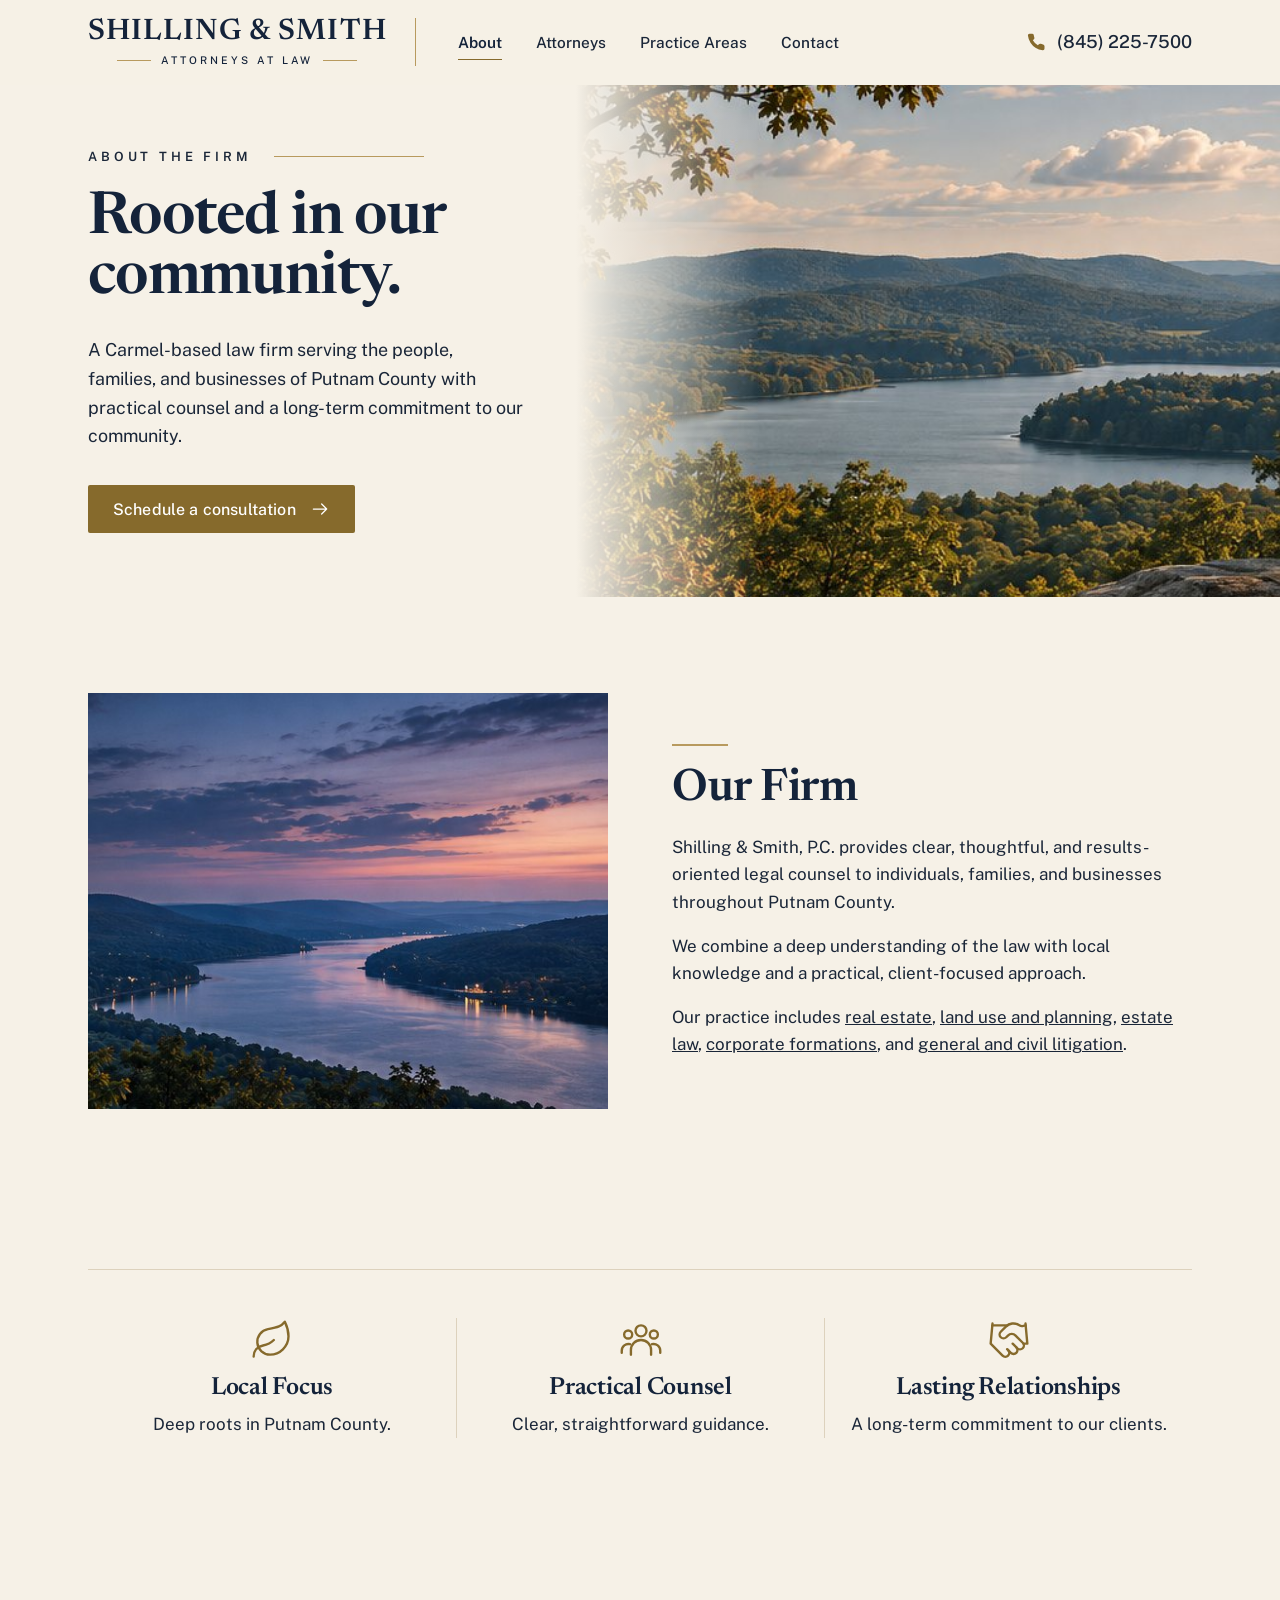
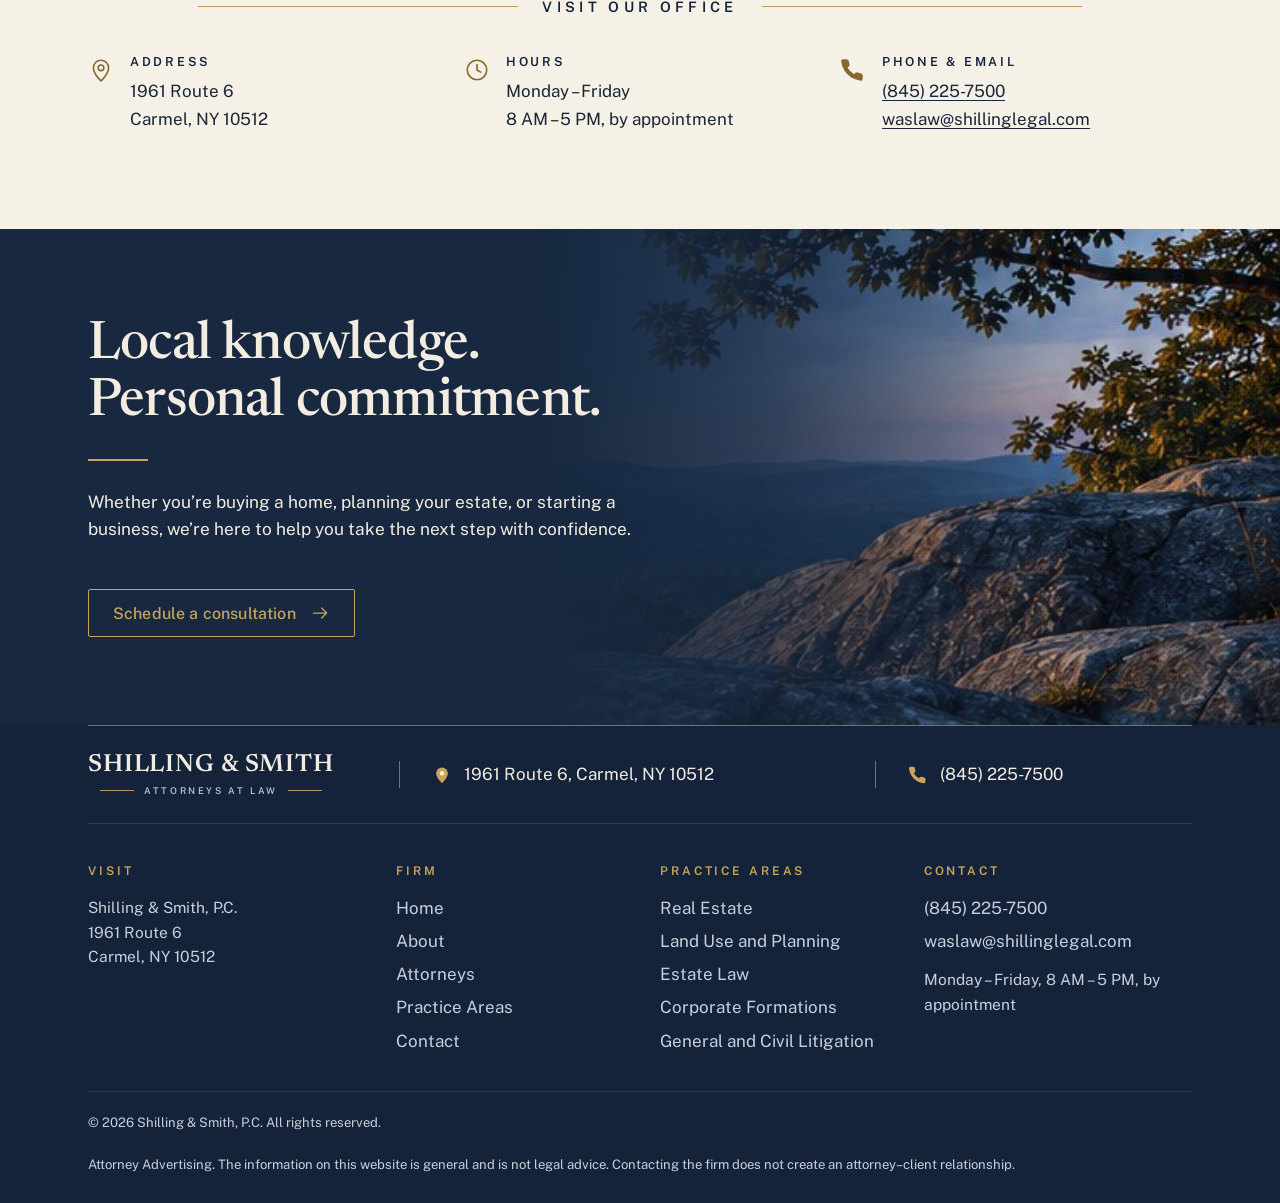
==== about.html @ 89c40438 "Build responsive Shilling & Smith website Static HTML/CSS site following the approved ivory, navy, a" ====
<!doctype html>
<html lang="en">
<head>
<meta charset="utf-8">
<meta name="viewport" content="width=device-width, initial-scale=1">
<title>About the Firm | Shilling &amp; Smith, P.C.</title>
<meta name="description" content="Shilling &amp; Smith, P.C. is a Carmel-based law firm serving individuals, families, and businesses throughout Putnam County, New York.">
<meta name="theme-color" content="#14233a">
<meta property="og:type" content="website">
<meta property="og:site_name" content="Shilling &amp; Smith, P.C.">
<meta property="og:title" content="About the Firm | Shilling &amp; Smith, P.C.">
<meta property="og:description" content="Shilling &amp; Smith, P.C. is a Carmel-based law firm serving individuals, families, and businesses throughout Putnam County, New York.">
<link rel="icon" href="assets/img/favicon.svg" type="image/svg+xml">
<link rel="preconnect" href="https://fonts.googleapis.com">
<link rel="preconnect" href="https://fonts.gstatic.com" crossorigin>
<link rel="stylesheet" href="https://fonts.googleapis.com/css2?family=Newsreader:opsz,wght@6..72,400;6..72,500;6..72,600&amp;family=Public+Sans:wght@400;500;600&amp;display=swap">
<link rel="stylesheet" href="assets/css/styles.css">
<script src="assets/js/main.js" defer></script>
</head>
<body>
<a class="skip-link" href="#main">Skip to main content</a>
<header class="site-header">
  <div class="wrap site-header__inner">
    <a class="brand" href="index.html" aria-label="Shilling &amp; Smith, Attorneys at Law — home"><span class="brand__name">Shilling &amp; Smith</span><span class="brand__tag">Attorneys at Law</span></a>
    <button class="nav-toggle" type="button" aria-expanded="false" aria-controls="site-nav" aria-label="Open menu">
      <svg class="icon icon-open" viewBox="0 0 24 24" aria-hidden="true" focusable="false"><path d="M3 6h18M3 12h18M3 18h18"/></svg><svg class="icon icon-close" viewBox="0 0 24 24" aria-hidden="true" focusable="false"><path d="M5 5l14 14M19 5 5 19"/></svg>
    </button>
    <nav class="site-nav" id="site-nav" aria-label="Main">
      <ul class="site-nav__list">
        <li><a href="about.html" aria-current="page">About</a></li><li><a href="attorneys.html">Attorneys</a></li><li><a href="practice-areas.html">Practice Areas</a></li><li><a href="contact.html">Contact</a></li>
      </ul>
      <a class="header-phone" href="tel:+18452257500"><svg class="icon" viewBox="0 0 24 24" aria-hidden="true" focusable="false"><path d="M21 16.9v3a2 2 0 0 1-2.2 2 19.8 19.8 0 0 1-8.6-3.1 19.5 19.5 0 0 1-6-6A19.8 19.8 0 0 1 1.1 4.2 2 2 0 0 1 3.1 2h3a2 2 0 0 1 2 1.7c.1 1 .4 1.9.7 2.8a2 2 0 0 1-.5 2.1L7 9.9a16 16 0 0 0 6 6l1.3-1.3a2 2 0 0 1 2.1-.4c.9.3 1.8.6 2.8.7a2 2 0 0 1 1.7 2Z" fill="currentColor" stroke="none"/></svg><span><span class="sr-only">Call </span>(845) 225-7500</span></a>
    </nav>
  </div>
</header>
<main id="main">
<section class="hero hero--sub hero--fade" aria-labelledby="page-title">
  <div class="hero__content">
    <p class="eyebrow">About the Firm</p>
    <h1 id="page-title">Rooted in our community.</h1>
    <p class="hero__lede">A Carmel-based law firm serving the people, families, and businesses of Putnam County with practical counsel and a long-term commitment to our community.</p>
    <div><a class="btn btn--gold" href="contact.html">Schedule a consultation <svg class="icon" viewBox="0 0 24 24" aria-hidden="true" focusable="false"><path d="M4 12h16M14 6l6 6-6 6"/></svg></a></div>
  </div>
  <div class="hero__media">
    <img src="assets/img/landscape-day.jpg" alt="Wooded hills and a lake in the Hudson Valley at golden hour" style="object-position:70% 50%" width="560" height="480" fetchpriority="high">
  </div>
</section>

<section class="section" aria-labelledby="firm-title">
  <div class="wrap">
    <div class="split">
      <div class="split__media"><img src="assets/img/landscape-dusk.jpg" alt="A river winding between forested hills at dusk" loading="lazy" width="534" height="427"></div>
      <div>
        <span class="rule" aria-hidden="true"></span>
        <h2 id="firm-title">Our Firm</h2>
        <p style="margin-top:20px">Shilling &amp; Smith, P.C. provides clear, thoughtful, and results-oriented legal counsel to individuals, families, and businesses throughout Putnam County.</p>
        <p>We combine a deep understanding of the law with local knowledge and a practical, client-focused approach.</p>
        <p>Our practice includes <a href="real-estate.html">real estate</a>, <a href="land-use-planning.html">land use and planning</a>, <a href="estate-law.html">estate law</a>, <a href="corporate-formations.html">corporate formations</a>, and <a href="civil-litigation.html">general and civil litigation</a>.</p>
      </div>
    </div>
  </div>
</section>

<section class="section--tight" aria-label="What guides our work">
  <div class="wrap">
    <ul class="values">
      <li><svg class="icon" viewBox="0 0 24 24" aria-hidden="true" focusable="false"><path d="M11 20A7 7 0 0 1 9.8 6.1C15.5 5 17 4.5 19 2c1 2 2 4.2 2 8 0 5.5-4.8 10-10 10Z"/><path d="M2 21c0-3 1.9-5.4 5.1-6 2.4-.5 4.9-2 5.9-3"/></svg><h3>Local Focus</h3><p>Deep roots in Putnam County.</p></li>
      <li><svg class="icon" viewBox="0 0 24 24" aria-hidden="true" focusable="false"><circle cx="12" cy="7" r="3"/><circle cx="5" cy="9" r="2.2"/><circle cx="19" cy="9" r="2.2"/><path d="M6.5 20v-2.5a5.5 5.5 0 0 1 11 0V20"/><path d="M1.5 19v-1.2A3.6 3.6 0 0 1 6 14.3M22.5 19v-1.2a3.6 3.6 0 0 0-4.5-3.5"/></svg><h3>Practical Counsel</h3><p>Clear, straightforward guidance.</p></li>
      <li><svg class="icon" viewBox="0 0 24 24" aria-hidden="true" focusable="false"><path d="m11 17 2 2a1 1 0 1 0 3-3"/><path d="m14 14 2.5 2.5a1 1 0 1 0 3-3l-3.9-3.9a3 3 0 0 0-4.2 0l-.9.9a1 1 0 1 1-3-3l2.8-2.8a5.8 5.8 0 0 1 7.1-.9l.5.3a2 2 0 0 0 1.4.3L21 4"/><path d="m21 3 1 11h-2"/><path d="M3 3 2 14l6.5 6.5a1 1 0 1 0 3-3"/><path d="M3 4h8"/></svg><h3>Lasting Relationships</h3><p>A long-term commitment to our clients.</p></li>
    </ul>
  </div>
</section>

<section class="section" aria-labelledby="visit-title">
  <div class="wrap">
    <h2 id="visit-title" class="lined-heading">Visit Our Office</h2>
    <div class="info-strip">
      <div class="info-item"><svg class="icon" viewBox="0 0 24 24" aria-hidden="true" focusable="false"><path d="M12 22s7-6.2 7-12a7 7 0 1 0-14 0c0 5.8 7 12 7 12Z"/><circle cx="12" cy="10" r="2.6"/></svg><div><h3>Address</h3><address>1961 Route 6<br>Carmel, NY 10512</address></div></div>
      <div class="info-item"><svg class="icon" viewBox="0 0 24 24" aria-hidden="true" focusable="false"><circle cx="12" cy="12" r="9"/><path d="M12 7v5l3.5 2"/></svg><div><h3>Hours</h3><p>Monday &ndash; Friday<br>8 AM &ndash; 5 PM, by appointment</p></div></div>
      <div class="info-item"><svg class="icon" viewBox="0 0 24 24" aria-hidden="true" focusable="false"><path d="M21 16.9v3a2 2 0 0 1-2.2 2 19.8 19.8 0 0 1-8.6-3.1 19.5 19.5 0 0 1-6-6A19.8 19.8 0 0 1 1.1 4.2 2 2 0 0 1 3.1 2h3a2 2 0 0 1 2 1.7c.1 1 .4 1.9.7 2.8a2 2 0 0 1-.5 2.1L7 9.9a16 16 0 0 0 6 6l1.3-1.3a2 2 0 0 1 2.1-.4c.9.3 1.8.6 2.8.7a2 2 0 0 1 1.7 2Z" fill="currentColor" stroke="none"/></svg><div><h3>Phone &amp; Email</h3><p><a href="tel:+18452257500">(845) 225-7500</a><br><a href="mailto:waslaw@shillinglegal.com">waslaw@shillinglegal.com</a></p></div></div>
    </div>
  </div>
</section>

<section class="band on-navy" aria-labelledby="band-title">
  <div class="band__media"><img src="assets/img/band-ridge.jpg" alt="" loading="lazy" width="464" height="312"></div>
  <div class="band__inner">
    <div class="band__content">
      <h2 id="band-title">Local knowledge.<br>Personal commitment.</h2>
      <span class="rule" aria-hidden="true"></span>
      <p>Whether you&rsquo;re buying a home, planning your estate, or starting a business, we&rsquo;re here to help you take the next step with confidence.</p>
      <a class="btn btn--outline-light" href="contact.html">Schedule a consultation <svg class="icon" viewBox="0 0 24 24" aria-hidden="true" focusable="false"><path d="M4 12h16M14 6l6 6-6 6"/></svg></a>
    </div>
  </div>
</section>
</main>
<footer class="site-footer">
  <div class="wrap">
    <div class="footer-bar">
      <a class="brand brand--light" href="index.html" aria-label="Shilling &amp; Smith, Attorneys at Law — home"><span class="brand__name">Shilling &amp; Smith</span><span class="brand__tag">Attorneys at Law</span></a>
      <a class="footer-contact" href="https://www.google.com/maps/search/?api=1&query=1961+Route+6%2C+Carmel%2C+NY+10512" target="_blank" rel="noopener"><svg class="icon" viewBox="0 0 24 24" aria-hidden="true" focusable="false"><path d="M12 22s7-6.2 7-12a7 7 0 1 0-14 0c0 5.8 7 12 7 12Z" fill="currentColor" stroke="none"/><circle cx="12" cy="10" r="2.6" fill="#f6f1e7" stroke="none"/></svg><span>1961 Route 6, Carmel, NY 10512<span class="sr-only"> (opens map in a new tab)</span></span></a>
      <a class="footer-contact" href="tel:+18452257500"><svg class="icon" viewBox="0 0 24 24" aria-hidden="true" focusable="false"><path d="M21 16.9v3a2 2 0 0 1-2.2 2 19.8 19.8 0 0 1-8.6-3.1 19.5 19.5 0 0 1-6-6A19.8 19.8 0 0 1 1.1 4.2 2 2 0 0 1 3.1 2h3a2 2 0 0 1 2 1.7c.1 1 .4 1.9.7 2.8a2 2 0 0 1-.5 2.1L7 9.9a16 16 0 0 0 6 6l1.3-1.3a2 2 0 0 1 2.1-.4c.9.3 1.8.6 2.8.7a2 2 0 0 1 1.7 2Z" fill="currentColor" stroke="none"/></svg><span>(845) 225-7500</span></a>
    </div>
    <div class="footer-main">
      <div>
        <h2>Visit</h2>
        <address>Shilling &amp; Smith, P.C.<br>1961 Route 6<br>Carmel, NY 10512</address>
      </div>
      <div>
        <h2>Firm</h2>
        <ul><li><a href="index.html">Home</a></li><li><a href="about.html">About</a></li><li><a href="attorneys.html">Attorneys</a></li><li><a href="practice-areas.html">Practice Areas</a></li><li><a href="contact.html">Contact</a></li></ul>
      </div>
      <div>
        <h2>Practice Areas</h2>
        <ul><li><a href="real-estate.html">Real Estate</a></li><li><a href="land-use-planning.html">Land Use and Planning</a></li><li><a href="estate-law.html">Estate Law</a></li><li><a href="corporate-formations.html">Corporate Formations</a></li><li><a href="civil-litigation.html">General and Civil Litigation</a></li></ul>
      </div>
      <div>
        <h2>Contact</h2>
        <ul>
          <li><a href="tel:+18452257500">(845) 225-7500</a></li>
          <li><a href="mailto:waslaw@shillinglegal.com">waslaw@shillinglegal.com</a></li>
        </ul>
        <p style="margin-top:12px">Monday – Friday, 8 AM – 5 PM, by appointment</p>
      </div>
    </div>
    <div class="footer-legal">
      <p>&copy; <span data-year>2026</span> Shilling &amp; Smith, P.C. All rights reserved.</p>
      <p>Attorney Advertising. The information on this website is general and is not legal advice. Contacting the firm does not create an attorney&ndash;client relationship.</p>
    </div>
  </div>
</footer>
</body>
</html>
---- assets/css/styles.css ----
/* ==========================================================================
   Shilling & Smith, P.C. — site styles
   Ivory / navy / antique gold. Colors and type are approximations of the
   approved reference and can be refined in the tokens below.
   ========================================================================== */

:root {
  /* Color */
  --ivory: #f6f1e7;
  --ivory-soft: #faf6ee;
  --ivory-deep: #ede5d5;
  --navy: #14233a;
  --navy-ink: #1a2638;
  --navy-panel: #172840;
  --gold: #866a2c;          /* buttons, icons on ivory (white text = 4.9:1) */
  --gold-dark: #6f5622;     /* hover */
  --gold-text: #745a20;     /* small gold text on ivory (≥ 4.5:1) */
  --gold-light: #c9a55c;    /* accents on navy */
  --rule: #b89a5e;
  --line: #ddd2bd;          /* hairlines / card borders */
  --muted: #4a5568;
  --on-navy: #f3ede1;
  --on-navy-muted: #c8cfdb;

  /* Type */
  --serif: "Newsreader", "Iowan Old Style", "Palatino Linotype", Georgia, serif;
  --sans: "Public Sans", "Segoe UI", system-ui, -apple-system, sans-serif;

  /* Layout */
  --wrap: 1200px;
  --gutter: clamp(16px, 4vw, 48px);
  --radius: 2px;
  --header-h: 84px;
}

/* ---------- Reset ---------- */
*, *::before, *::after { box-sizing: border-box; }
html { -webkit-text-size-adjust: 100%; scroll-padding-top: calc(var(--header-h) + 16px); }
body {
  margin: 0;
  background: var(--ivory);
  color: var(--navy-ink);
  font-family: var(--sans);
  font-size: 1.0625rem;
  line-height: 1.6;
  -webkit-font-smoothing: antialiased;
  text-rendering: optimizeLegibility;
}
img, svg { display: block; max-width: 100%; }
img { height: auto; }
a { color: inherit; }
h1, h2, h3, h4 {
  font-family: var(--serif);
  font-weight: 600;
  line-height: 1.08;
  letter-spacing: -0.01em;
  margin: 0;
  color: var(--navy);
  font-optical-sizing: auto;
}
p { margin: 0 0 1em; }
p:last-child { margin-bottom: 0; }
ul { margin: 0; padding: 0; }

:focus-visible {
  outline: 2px solid var(--gold);
  outline-offset: 3px;
}
.on-navy :focus-visible, .site-footer :focus-visible { outline-color: var(--gold-light); }

.sr-only {
  position: absolute !important; width: 1px; height: 1px; padding: 0; margin: -1px;
  overflow: hidden; clip: rect(0 0 0 0); white-space: nowrap; border: 0;
}
.skip-link {
  position: absolute; left: 16px; top: -100px; z-index: 100;
  background: var(--navy); color: var(--on-navy); padding: 10px 16px;
  text-decoration: none; font-weight: 600;
}
.skip-link:focus { top: 12px; }

.wrap { width: 100%; max-width: var(--wrap); margin: 0 auto; padding: 0 var(--gutter); }

/* ---------- Icons ---------- */
.icon { width: 1em; height: 1em; flex: none; fill: none; stroke: currentColor; stroke-width: 1.5; stroke-linecap: round; stroke-linejoin: round; }

/* ---------- Buttons ---------- */
.btn {
  display: inline-flex; align-items: center; gap: 14px;
  min-height: 48px; padding: 12px 24px;
  font: 500 1rem/1.2 var(--sans); letter-spacing: 0.01em;
  text-decoration: none; border: 1px solid transparent; border-radius: var(--radius);
  cursor: pointer; transition: background-color .2s, color .2s, border-color .2s;
}
.btn .icon { width: 20px; height: 20px; transition: transform .2s; }
.btn:hover .icon { transform: translateX(3px); }
.btn--gold { background: var(--gold); color: #fff; }
.btn--gold:hover { background: var(--gold-dark); }
.btn--outline-light { border-color: var(--gold-light); color: var(--gold-light); background: transparent; }
.btn--outline-light:hover { background: var(--gold-light); color: var(--navy); }

/* ---------- Brand wordmark ---------- */
.brand { display: inline-flex; flex-direction: column; align-items: center; text-decoration: none; color: var(--navy); line-height: 1; }
.brand__name {
  font-family: var(--serif); font-weight: 600; font-size: 1.85rem;
  letter-spacing: 0.035em; text-transform: uppercase; white-space: nowrap;
}
.brand__tag {
  display: flex; align-items: center; gap: 10px; margin-top: 7px;
  font: 500 0.66rem/1 var(--sans); letter-spacing: 0.28em; text-transform: uppercase;
  white-space: nowrap;
}
.brand__tag::before, .brand__tag::after { content: ""; width: 34px; height: 1px; background: var(--rule); }
.brand--light { color: var(--on-navy); }
.brand--light .brand__tag { color: var(--on-navy-muted); }

/* ---------- Header ---------- */
.site-header {
  position: sticky; top: 0; z-index: 50;
  background: rgba(246, 241, 231, 0.96);
  backdrop-filter: saturate(1.2) blur(6px);
  border-bottom: 1px solid transparent;
  transition: border-color .2s, box-shadow .2s;
}
.site-header.is-scrolled { border-bottom-color: var(--line); box-shadow: 0 2px 18px rgba(20, 35, 58, 0.06); }
.site-header__inner { display: flex; align-items: center; gap: 28px; min-height: var(--header-h); }
.site-header .brand { padding-right: 28px; border-right: 1px solid var(--rule); }

.site-nav { flex: 1; display: flex; align-items: center; }
.site-nav__list { list-style: none; display: flex; gap: 6px; }
.site-nav__list a {
  position: relative; display: block; padding: 10px 14px;
  font-size: 0.96rem; font-weight: 500; text-decoration: none; color: var(--navy-ink);
}
.site-nav__list a::after {
  content: ""; position: absolute; left: 14px; right: 14px; bottom: 4px; height: 1px;
  background: var(--gold); transform: scaleX(0); transform-origin: left; transition: transform .25s;
}
.site-nav__list a:hover::after, .site-nav__list a[aria-current]::after { transform: scaleX(1); }
.site-nav__list a[aria-current] { color: var(--navy); font-weight: 600; }

.header-phone {
  margin-left: auto; display: inline-flex; align-items: center; gap: 10px;
  font-size: 1.12rem; font-weight: 500; text-decoration: none; white-space: nowrap; color: var(--navy-ink);
}
.header-phone .icon { width: 20px; height: 20px; color: var(--gold); }
.header-phone:hover { color: var(--gold-text); }

.nav-toggle {
  display: none; margin-left: auto; width: 48px; height: 48px; padding: 0;
  align-items: center; justify-content: center;
  background: none; border: 1px solid var(--line); border-radius: var(--radius); color: var(--navy); cursor: pointer;
}
.nav-toggle .icon { width: 24px; height: 24px; }
.nav-toggle .icon-close { display: none; }
.nav-toggle[aria-expanded="true"] .icon-open { display: none; }
.nav-toggle[aria-expanded="true"] .icon-close { display: block; }

@media (max-width: 1040px) {
  .site-nav__list a { padding: 10px 10px; }
  .site-nav__list a::after { left: 10px; right: 10px; }
  .site-header__inner { gap: 18px; }
  .site-header .brand { padding-right: 18px; }
}

@media (max-width: 900px) {
  :root { --header-h: 72px; }
  .brand__name { font-size: 1.45rem; }
  .brand__tag { font-size: 0.58rem; }
  .brand__tag::before, .brand__tag::after { width: 24px; }
  .site-header .brand { border-right: 0; padding-right: 0; }
  .nav-toggle { display: inline-flex; }
  .site-nav {
    position: absolute; left: 0; right: 0; top: 100%;
    flex-direction: column; align-items: stretch;
    background: var(--ivory); border-top: 1px solid var(--line); border-bottom: 1px solid var(--line);
    box-shadow: 0 16px 30px rgba(20, 35, 58, 0.1);
    padding: 8px var(--gutter) 24px;
    display: none;
  }
  .site-nav.is-open { display: flex; }
  .site-nav__list { flex-direction: column; gap: 0; }
  .site-nav__list li + li { border-top: 1px solid var(--line); }
  .site-nav__list a { padding: 16px 0; font-size: 1.1rem; }
  .site-nav__list a::after { display: none; }
  .site-nav__list a[aria-current] { color: var(--gold-text); }
  .header-phone { margin: 16px 0 0; justify-content: center; min-height: 48px; border: 1px solid var(--rule); }
}
@media (max-width: 380px) {
  .brand__name { font-size: 1.25rem; }
}

/* ---------- Eyebrow / rules ---------- */
.eyebrow {
  display: flex; align-items: center; gap: 22px;
  font: 600 0.8rem/1.2 var(--sans); letter-spacing: 0.3em; text-transform: uppercase; color: var(--navy-ink);
  margin-bottom: 26px;
}
.eyebrow { white-space: nowrap; }
.eyebrow::after { content: ""; flex: 0 1 150px; min-width: 24px; height: 1px; background: var(--rule); }
.eyebrow--center { justify-content: center; }
.eyebrow--center::before { content: ""; flex: 0 1 80px; min-width: 24px; height: 1px; background: var(--rule); }
.eyebrow--center::after { flex-basis: 80px; }
.rule { display: block; width: 72px; height: 2px; background: var(--rule); border: 0; margin: 28px 0; }
.rule--center { margin-left: auto; margin-right: auto; }
.rule--sm { width: 44px; margin: 14px auto; height: 1.5px; }

/* ---------- Hero ---------- */
.hero { display: grid; grid-template-columns: minmax(0, 45fr) minmax(0, 55fr); min-height: 560px; }
.hero__content {
  display: flex; flex-direction: column; justify-content: center;
  padding: 64px clamp(24px, 4vw, 56px) 64px max(var(--gutter), calc((100vw - var(--wrap)) / 2 + var(--gutter)));
}
.hero h1 { font-size: clamp(2.6rem, 5.4vw, 4.6rem); line-height: 1.02; letter-spacing: -0.02em; }
.hero__lede { font-size: clamp(1.08rem, 1.4vw, 1.25rem); margin: 26px 0 34px; max-width: 30em; }
.hero__media { position: relative; overflow: hidden; background: var(--ivory-deep); }
.hero__media img { position: absolute; inset: 0; width: 100%; height: 100%; object-fit: cover; }
.hero--fade .hero__media::before {
  content: ""; position: absolute; inset: 0 auto 0 0; width: 26%; z-index: 1;
  background: linear-gradient(90deg, var(--ivory) 0%, rgba(246,241,231,0.6) 45%, rgba(246,241,231,0) 100%);
}
.hero--sub { min-height: 480px; }
.hero--sub h1 { font-size: clamp(2.4rem, 4.6vw, 3.9rem); }

@media (max-width: 900px) {
  .hero, .hero--sub { grid-template-columns: 1fr; min-height: 0; }
  .hero__content { padding: 44px var(--gutter) 40px; }
  .hero__media { aspect-ratio: 16 / 10; order: 2; }
  .hero--fade .hero__media::before { display: none; }
}

/* ---------- Ribbon (Rooted in Putnam County) ---------- */
.ribbon { padding: 18px 0; }
.ribbon__inner {
  display: flex; justify-content: center; align-items: center; gap: 36px;
  border-top: 1px solid var(--rule); border-bottom: 1px solid var(--rule); padding: 15px 16px;
  font: 600 0.8rem/1.4 var(--sans); letter-spacing: 0.3em; text-transform: uppercase; text-align: center;
}
.ribbon__inner span + span { position: relative; }
.ribbon__inner span + span::before {
  content: ""; position: absolute; left: -19px; top: 50%; width: 1px; height: 18px; transform: translateY(-50%); background: var(--rule);
}
@media (max-width: 700px) {
  .ribbon__inner { flex-direction: column; gap: 10px; letter-spacing: 0.2em; font-size: 0.74rem; }
  .ribbon__inner span + span::before { display: none; }
}

/* ---------- Sections ---------- */
.section { padding: clamp(56px, 8vw, 96px) 0; }
.section--tight { padding: clamp(40px, 6vw, 64px) 0; }
.section-head { text-align: center; max-width: 760px; margin: 0 auto; }
.section-head h2 { font-size: clamp(2.2rem, 4.6vw, 3.6rem); letter-spacing: -0.02em; }
.section-head p { font-size: 1.12rem; margin-top: 18px; }

.lined-heading {
  display: flex; align-items: center; gap: 24px; justify-content: center;
  font: 600 0.9rem/1.2 var(--sans); letter-spacing: 0.3em; text-transform: uppercase; color: var(--navy);
  margin-bottom: 40px;
}
.lined-heading::before, .lined-heading::after { content: ""; flex: 1; max-width: 320px; height: 1px; background: var(--rule); }
.lined-heading--serif {
  font-family: var(--serif); font-weight: 600; font-size: clamp(1.8rem, 3.4vw, 2.5rem);
  letter-spacing: -0.01em; text-transform: none;
}

/* ---------- Practice cards (home) ---------- */
.cards { list-style: none; display: grid; grid-template-columns: repeat(5, minmax(0, 1fr)); gap: 10px; margin-top: 8px; }
.card {
  display: flex; flex-direction: column; align-items: center; text-align: center; height: 100%;
  padding: 28px 18px 30px; text-decoration: none;
  background: var(--ivory-soft); border: 1px solid var(--line);
  transition: border-color .2s, box-shadow .2s, transform .2s;
}
.card:hover { border-color: var(--rule); box-shadow: 0 10px 28px rgba(20, 35, 58, 0.08); transform: translateY(-2px); }
.card .icon { width: 64px; height: 64px; color: var(--gold); stroke-width: 1.15; }
.card h3 { font-size: 1.5rem; min-height: 2.2em; display: flex; align-items: center; margin-top: 16px; }
.card p { font-size: 0.93rem; line-height: 1.5; color: var(--navy-ink); }
.card__more {
  margin-top: auto; padding-top: 16px; display: inline-flex; align-items: center; gap: 8px;
  font-size: 0.85rem; font-weight: 600; color: var(--gold-text); letter-spacing: 0.02em;
}
.card__more .icon { width: 16px; height: 16px; stroke-width: 1.8; }
@media (max-width: 1080px) { .cards { grid-template-columns: repeat(3, minmax(0, 1fr)); } }
@media (max-width: 700px) { .cards { grid-template-columns: repeat(2, minmax(0, 1fr)); } }
@media (max-width: 460px) {
  .cards { grid-template-columns: 1fr; }
  .card h3 { min-height: 0; }
}

/* ---------- Navy band ---------- */
.band {
  position: relative; overflow: hidden; isolation: isolate;
  background: var(--navy-panel); color: var(--on-navy);
}
.band__media { position: absolute; inset: 0 0 0 auto; width: 58%; z-index: -1; }
.band__media img { width: 100%; height: 100%; object-fit: cover; object-position: right center; }
.band__media::before {
  content: ""; position: absolute; inset: 0;
  background: linear-gradient(90deg, var(--navy-panel) 0%, rgba(23,40,64,0.72) 30%, rgba(23,40,64,0.12) 70%, rgba(23,40,64,0) 100%);
}
.band__inner { padding: clamp(56px, 7vw, 88px) var(--gutter); max-width: var(--wrap); margin: 0 auto; }
.band__content { max-width: 560px; }
.band h2 { color: var(--on-navy); font-size: clamp(2.1rem, 4.2vw, 3.3rem); font-weight: 500; letter-spacing: -0.015em; }
.band .rule { background: var(--gold-light); width: 60px; }
.band p { color: var(--on-navy); font-size: 1.08rem; max-width: 34em; }
.band .btn { margin-top: 28px; }
.band--split .band__media { width: 30%; }
.band--split .band__media::before { background: linear-gradient(90deg, var(--navy-panel) 0%, rgba(23,40,64,0.6) 35%, rgba(23,40,64,0) 100%); }
.band--split .band__inner { display: grid; grid-template-columns: 1fr auto 1fr; gap: 40px; align-items: center; }
.band--split .band__divider { width: 1px; align-self: stretch; background: rgba(201, 165, 92, 0.55); }
.band--split h2 { font-size: clamp(2rem, 3.6vw, 2.9rem); }
.band--split p { color: var(--on-navy-muted); max-width: 28em; }
@media (max-width: 800px) {
  .band__media { width: 100%; opacity: 0.55; }
  .band__media::before { background: linear-gradient(180deg, rgba(23,40,64,0.6), rgba(23,40,64,0.92)); }
  .band--split .band__media { width: 100%; }
  .band--split .band__media::before { background: linear-gradient(180deg, rgba(23,40,64,0.6), rgba(23,40,64,0.92)); }
  .band--split .band__inner { grid-template-columns: 1fr; gap: 24px; }
  .band--split .band__divider { width: 60px; height: 1.5px; align-self: auto; background: var(--gold-light); }
}

/* ---------- Footer ---------- */
.site-footer { background: var(--navy); color: var(--on-navy); }
.footer-bar {
  display: grid; grid-template-columns: auto 1fr 1fr; align-items: center;
  border-top: 1px solid rgba(201, 165, 92, 0.6);
  padding: 28px 0;
}
.footer-bar > * { padding: 0 32px; }
.footer-bar > :first-child { padding-left: 0; }
.footer-bar > * + * { border-left: 1px solid rgba(201, 165, 92, 0.6); }
.footer-contact { display: inline-flex; align-items: center; gap: 12px; color: var(--on-navy); text-decoration: none; justify-self: center; }
.footer-contact .icon { width: 20px; height: 20px; color: var(--gold-light); }
a.footer-contact:hover { color: var(--gold-light); }
.site-footer .brand__name { font-size: 1.55rem; }
.site-footer .brand__tag { font-size: 0.58rem; }

.footer-main {
  display: grid; grid-template-columns: 1.2fr 1fr 1fr 1.2fr; gap: 40px;
  padding: 40px 0 36px; border-top: 1px solid rgba(243, 237, 225, 0.12);
}
.footer-main h2 {
  font: 600 0.75rem/1.2 var(--sans); letter-spacing: 0.24em; text-transform: uppercase; color: var(--gold-light); margin-bottom: 16px;
}
.footer-main ul { list-style: none; }
.footer-main li + li { margin-top: 6px; }
.footer-main a { color: var(--on-navy-muted); text-decoration: none; }
.footer-main a:hover { color: var(--on-navy); text-decoration: underline; text-underline-offset: 3px; }
.footer-main p, .footer-main address { color: var(--on-navy-muted); font-style: normal; font-size: 0.97rem; }
.footer-legal {
  border-top: 1px solid rgba(243, 237, 225, 0.12); padding: 20px 0 28px;
  display: flex; flex-wrap: wrap; justify-content: space-between; gap: 8px 24px;
  font-size: 0.82rem; color: var(--on-navy-muted);
}
@media (max-width: 900px) {
  .footer-bar { grid-template-columns: 1fr; gap: 14px; justify-items: center; text-align: center; }
  .footer-bar > * { padding: 0; }
  .footer-bar > * + * { border-left: 0; }
  .footer-bar .brand { margin-bottom: 8px; }
  .footer-main { grid-template-columns: 1fr 1fr; }
}
@media (max-width: 520px) {
  .footer-main { grid-template-columns: 1fr; gap: 28px; }
}

/* ---------- Practice list (overview page) ---------- */
.practice-list { list-style: none; border-top: 1px solid var(--line); max-width: 920px; margin: 48px auto 0; }
.practice-list li { border-bottom: 1px solid var(--line); }
.practice-row {
  display: grid; grid-template-columns: 64px 1fr auto; gap: 28px; align-items: center;
  padding: 26px 12px; text-decoration: none; transition: background-color .2s;
}
.practice-row:hover { background: var(--ivory-soft); }
.practice-row > .icon { width: 52px; height: 52px; color: var(--gold); stroke-width: 1.2; }
.practice-row h2 { font-size: clamp(1.5rem, 2.4vw, 1.85rem); }
.practice-row p { margin-top: 6px; font-size: 1rem; color: var(--navy-ink); }
.practice-row__arrow { width: 26px; height: 26px; color: var(--navy); transition: transform .2s, color .2s; }
.practice-row:hover .practice-row__arrow { transform: translateX(4px); color: var(--gold); }
@media (max-width: 560px) {
  .practice-row { grid-template-columns: 44px 1fr 22px; gap: 16px; padding: 22px 4px; }
  .practice-row > .icon { width: 40px; height: 40px; }
  .practice-row__arrow { width: 20px; height: 20px; }
}

/* ---------- Checklist (practice pages) ---------- */
.checklist { list-style: none; max-width: 640px; margin: 0 auto; }
.checklist li {
  display: flex; align-items: center; gap: 22px;
  padding: 16px 4px; border-bottom: 1px solid var(--line);
  font-size: clamp(1.1rem, 1.8vw, 1.3rem); color: var(--navy-ink);
}
.checklist .icon { width: 30px; height: 30px; color: var(--gold); stroke-width: 2.4; }
.practice-note { text-align: center; max-width: 620px; margin: 36px auto 0; color: var(--muted); }
.practice-note a { color: var(--gold-text); font-weight: 600; text-underline-offset: 3px; }

.related { border-top: 1px solid var(--line); }
.related__list { list-style: none; display: flex; flex-wrap: wrap; justify-content: center; gap: 12px; }
.related__list a {
  display: inline-flex; align-items: center; gap: 10px; min-height: 48px; padding: 10px 18px;
  border: 1px solid var(--line); background: var(--ivory-soft); text-decoration: none; font-weight: 500;
}
.related__list a:hover { border-color: var(--rule); }
.related__list .icon { width: 22px; height: 22px; color: var(--gold); }

/* ---------- About ---------- */
.split { display: grid; grid-template-columns: 1fr 1fr; gap: clamp(32px, 5vw, 72px); align-items: center; }
.split__media { aspect-ratio: 5 / 4; overflow: hidden; background: var(--ivory-deep); }
.split__media img { width: 100%; height: 100%; object-fit: cover; }
.split h2 { font-size: clamp(2rem, 3.6vw, 2.8rem); }
.split .rule { margin: 0 0 20px; width: 56px; }
@media (max-width: 800px) { .split { grid-template-columns: 1fr; } }

.values { list-style: none; display: grid; grid-template-columns: repeat(3, 1fr); border-top: 1px solid var(--line); padding-top: 48px; }
.values li { text-align: center; padding: 0 24px; }
.values li + li { border-left: 1px solid var(--line); }
.values .icon { width: 44px; height: 44px; margin: 0 auto 14px; color: var(--gold); stroke-width: 1.3; }
.values h3 { font-size: 1.55rem; }
.values p { margin-top: 8px; }
@media (max-width: 700px) {
  .values { grid-template-columns: 1fr; gap: 32px; }
  .values li + li { border-left: 0; border-top: 1px solid var(--line); padding-top: 32px; }
}

.info-strip { display: grid; grid-template-columns: repeat(3, 1fr); gap: 24px; }
.info-item { display: flex; gap: 16px; align-items: flex-start; }
.info-item .icon { width: 26px; height: 26px; color: var(--gold); margin-top: 2px; }
.info-item h3 { font: 600 0.78rem/1.2 var(--sans); letter-spacing: 0.22em; text-transform: uppercase; margin-bottom: 8px; }
.info-item p, .info-item address { font-style: normal; margin: 0; }
.info-item a { text-underline-offset: 3px; }
@media (max-width: 800px) { .info-strip { grid-template-columns: 1fr; } }

/* ---------- Attorneys ---------- */
.people { list-style: none; display: grid; grid-template-columns: repeat(4, minmax(0, 1fr)); gap: 24px; }
.person { background: var(--ivory-soft); border: 1px solid var(--line); height: 100%; display: flex; flex-direction: column; }
.person__photo { aspect-ratio: 4 / 5; background: #e6ddcc; display: grid; place-items: center; overflow: hidden; position: relative; }
.person__photo svg { position: absolute; bottom: 0; width: 82%; color: #cfc3ac; fill: currentColor; stroke: none; }
.person__photo span {
  position: absolute; z-index: 1; left: 0; right: 0; bottom: 16%; font-size: 0.9rem; color: var(--navy-ink); text-align: center;
}
.person__body { padding: 20px 20px 24px; text-align: center; flex: 1; }
.person__body h3 { font-size: 1.35rem; }
.person__body .rule { margin: 12px auto; }
.person__body p { font-size: 0.92rem; color: var(--muted); }
@media (max-width: 1000px) { .people { grid-template-columns: repeat(2, minmax(0, 1fr)); } }
@media (max-width: 480px) { .people { grid-template-columns: 1fr; max-width: 340px; margin: 0 auto; } }

/* ---------- Contact ---------- */
.contact { display: grid; grid-template-columns: minmax(0, 1fr) 1px minmax(0, 1fr); gap: clamp(32px, 5vw, 64px); }
.contact__divider { background: var(--line); }
.contact h1 { font-size: clamp(2.5rem, 4.8vw, 3.9rem); line-height: 1.04; }
.contact__lede { font-size: 1.12rem; margin-top: 22px; }
.contact .rule { margin: 26px 0; width: 56px; }
.contact-details { list-style: none; display: grid; gap: 18px; font-size: 1.1rem; }
.contact-details li { display: flex; gap: 16px; align-items: flex-start; }
.contact-details .icon { width: 24px; height: 24px; color: var(--gold); margin-top: 3px; }
.contact-details a { text-decoration: none; }
.contact-details a:hover { text-decoration: underline; text-underline-offset: 3px; }
.contact-details small { display: block; color: var(--muted); font-size: 0.92rem; }
.map { margin-top: 32px; border: 1px solid var(--line); background: var(--ivory-deep); }
.map iframe { display: block; width: 100%; height: 300px; border: 0; filter: saturate(0.75) sepia(0.12); }
.map__link { display: flex; justify-content: space-between; align-items: center; gap: 12px; padding: 12px 16px; font-size: 0.93rem; }
.map__link a { color: var(--gold-text); font-weight: 600; text-underline-offset: 3px; }
@media (max-width: 860px) {
  .contact { grid-template-columns: 1fr; }
  .contact__divider { height: 1px; }
}

.form { display: grid; gap: 22px; }
.field label { display: block; font-weight: 600; font-size: 0.97rem; margin-bottom: 8px; }
.field .req { color: #9b3b2a; }
.field input, .field textarea {
  width: 100%; padding: 12px 14px; min-height: 48px;
  font: inherit; color: var(--navy-ink); background: #fffdf8;
  border: 1px solid #c9b998; border-radius: var(--radius);
  transition: border-color .2s, box-shadow .2s;
}
.field textarea { min-height: 150px; resize: vertical; }
.field input:focus, .field textarea:focus { outline: none; border-color: var(--gold); box-shadow: 0 0 0 3px rgba(134, 106, 44, 0.22); }
.field input[aria-invalid="true"], .field textarea[aria-invalid="true"] { border-color: #9b3b2a; }
.field__error { display: block; margin-top: 6px; font-size: 0.88rem; color: #9b3b2a; }
.field__error:empty { display: none; }
.form .btn { width: 100%; justify-content: center; }
.form__note { font-size: 0.88rem; color: var(--muted); line-height: 1.5; }
.form__status { padding: 14px 16px; border-left: 3px solid var(--gold); background: var(--ivory-soft); font-size: 0.95rem; }
.form__status:empty { display: none; }

/* ---------- Motion ---------- */
@media (prefers-reduced-motion: reduce) {
  *, *::before, *::after { transition: none !important; animation: none !important; scroll-behavior: auto !important; }
}

/* ---------- Print ---------- */
@media print {
  .site-header, .nav-toggle, .band__media, .hero__media, .map iframe { display: none !important; }
  .band, .site-footer { background: none; color: #000; }
  .band h2, .band p { color: #000; }
}
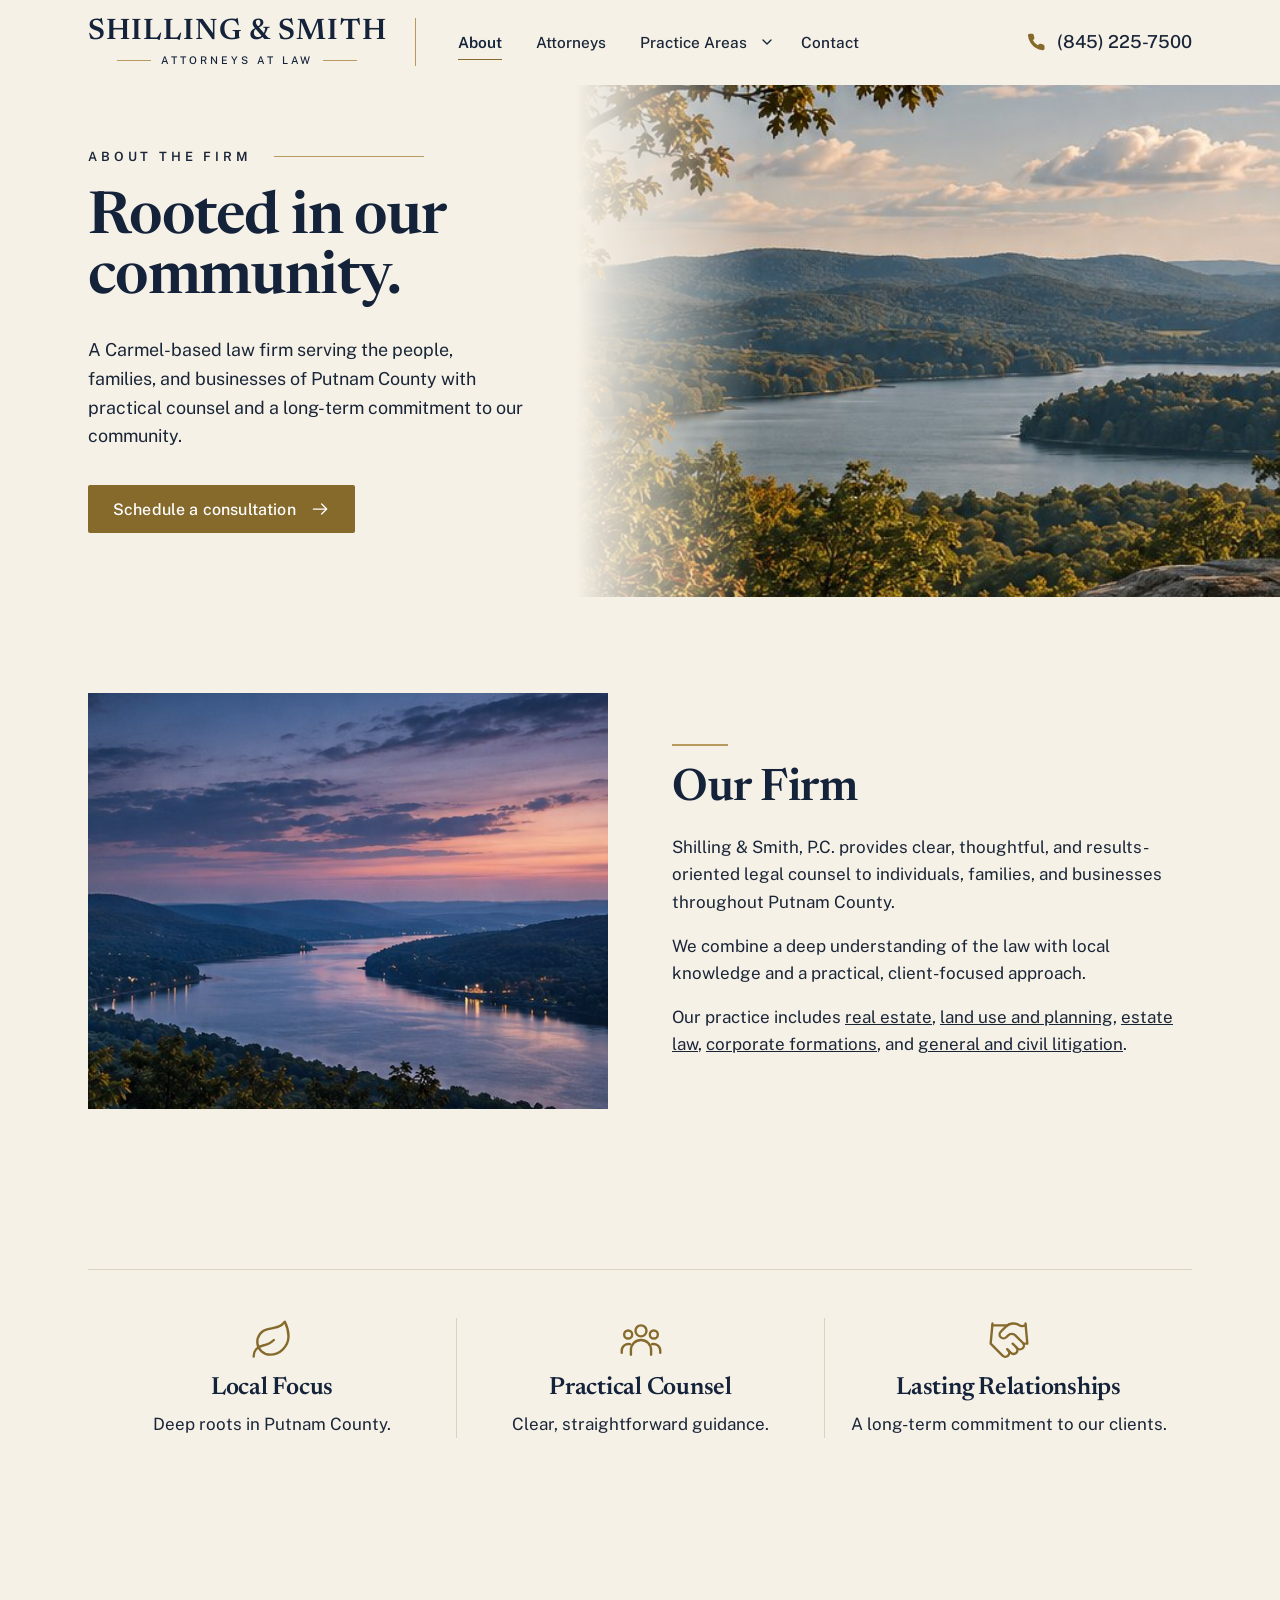
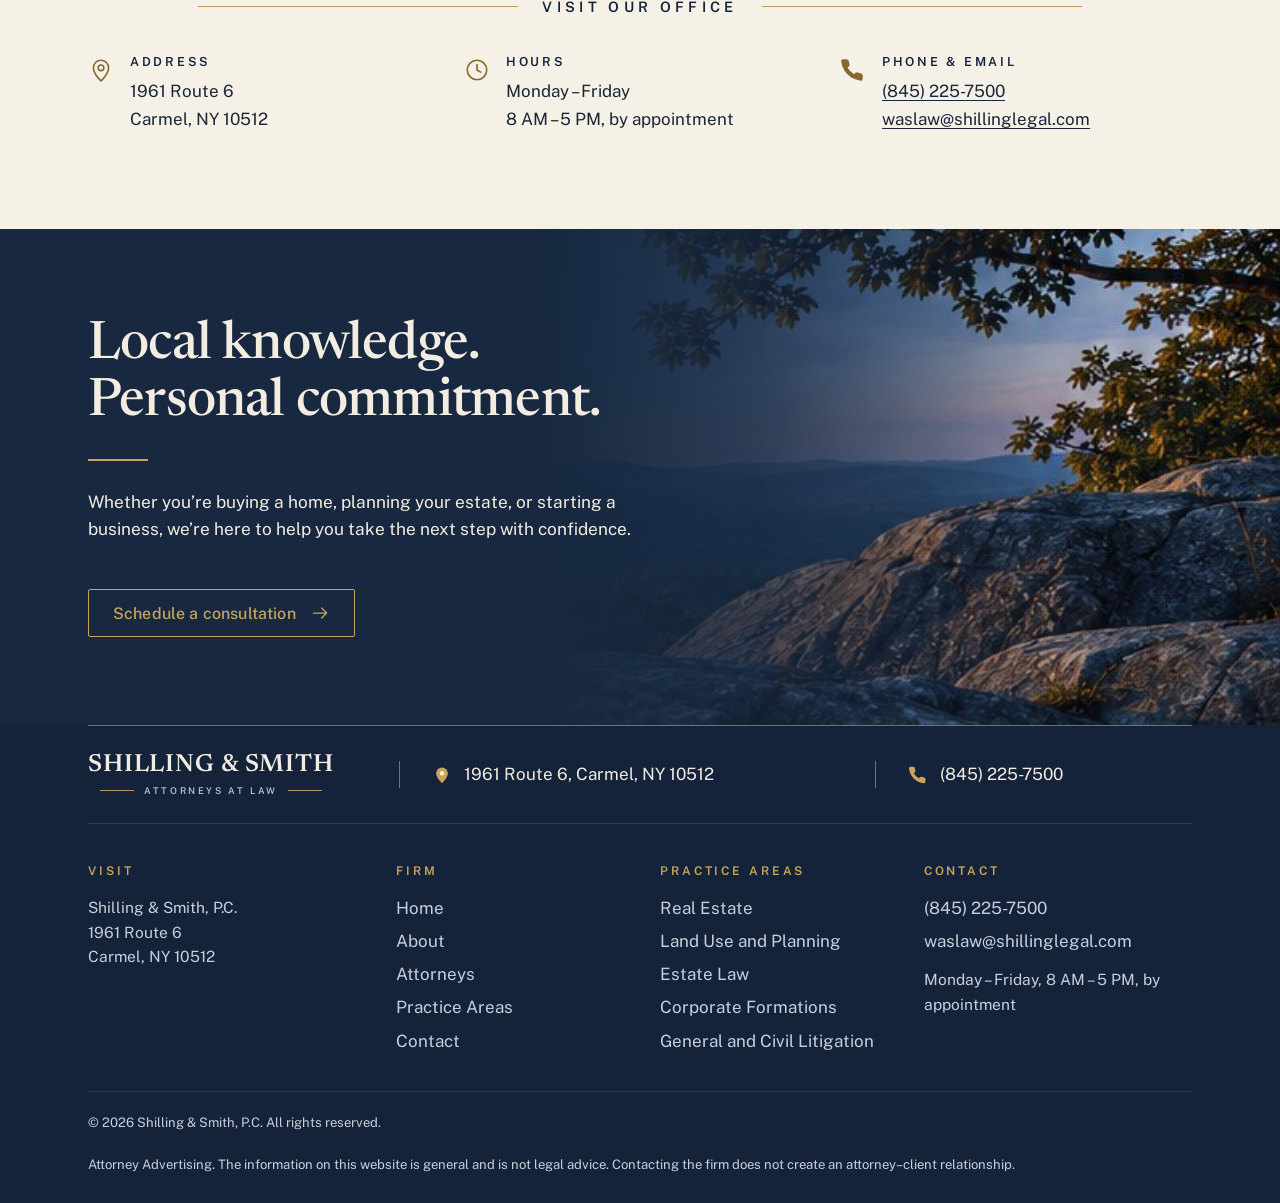
==== commit 059b8733: "Add Practice Areas dropdown and practice-specific hero images - Header Practice Areas item now opens" ====
--- a/about.html
+++ b/about.html
@@ -27,7 +27,18 @@
     </button>
     <nav class="site-nav" id="site-nav" aria-label="Main">
       <ul class="site-nav__list">
-        <li><a href="about.html" aria-current="page">About</a></li><li><a href="attorneys.html">Attorneys</a></li><li><a href="practice-areas.html">Practice Areas</a></li><li><a href="contact.html">Contact</a></li>
+        <li><a class="top-link" href="about.html" aria-current="page">About</a></li><li><a class="top-link" href="attorneys.html">Attorneys</a></li><li class="has-sub">
+          <div class="nav-item">
+            <a class="top-link" href="practice-areas.html">Practice Areas</a>
+            <button class="sub-toggle" type="button" aria-expanded="false" aria-controls="sub-practice">
+              <span class="sr-only">Show practice areas</span><svg class="icon" viewBox="0 0 24 24" aria-hidden="true" focusable="false"><path d="m6 9 6 6 6-6"/></svg>
+            </button>
+          </div>
+          <ul class="sub-menu" id="sub-practice">
+            <li><a href="real-estate.html"><svg class="icon" viewBox="0 0 24 24" aria-hidden="true" focusable="false"><g transform="scale(.5)"><path d="M6 23 24 8l18 15"/><path d="M11 19v22h26V19"/><path d="M33 13V7h4v9.5"/><rect x="19" y="20" width="10" height="8"/><path d="M24 20v8M19 24h10"/><path d="M20 41v-8h8v8"/><path d="M4 41h40"/></g></svg><span>Real Estate</span></a></li><li><a href="land-use-planning.html"><svg class="icon" viewBox="0 0 24 24" aria-hidden="true" focusable="false"><g transform="scale(.5)"><path d="M3 38c7-6 14-9 22-8s14 4 20 1"/><path d="M8 44c8-5 18-6 26-4s8 2 11 1"/><path d="M14 6 9 15h3l-4 7h5l-4 7h11l-4-7h5l-4-7h3Z"/><path d="M14 29v4"/><path d="M27 12l-3.5 6.5h2.5l-3 5.5h8l-3-5.5h2.5Z"/><path d="M27 24v3"/></g></svg><span>Land Use and Planning</span></a></li><li><a href="estate-law.html"><svg class="icon" viewBox="0 0 24 24" aria-hidden="true" focusable="false"><g transform="scale(.5)"><path d="M24 44V22"/><path d="M24 30l-7-5M24 26l7-6M24 34l6-4"/><path d="M17 25c-3 0-6-2-6-5s2-4 4-4c0-4 3-7 6-7 2-3 4-4 6-3 3-1 6 1 7 4 3 0 5 2 5 5 2 1 3 3 2 5-1 3-3 4-6 4"/><path d="M17 44h14"/><path d="M19 44c2-1 3-3 5-4 2 1 3 3 5 4"/></g></svg><span>Estate Law</span></a></li><li><a href="corporate-formations.html"><svg class="icon" viewBox="0 0 24 24" aria-hidden="true" focusable="false"><g transform="scale(.5)"><path d="M5 15 24 5l19 10"/><path d="M5 15h38"/><path d="M8 19h32"/><path d="M11 19v19M18 19v19M30 19v19M37 19v19"/><path d="M24 19v19" /><path d="M7 38h34M4 43h40"/></g></svg><span>Corporate Formations</span></a></li><li><a href="civil-litigation.html"><svg class="icon" viewBox="0 0 24 24" aria-hidden="true" focusable="false"><g transform="scale(.5)"><path d="M24 6v34"/><circle cx="24" cy="6" r="2"/><path d="M8 12h32"/><path d="M8 12 3 26h10L8 12Z"/><path d="M3 26a5 4 0 0 0 10 0"/><path d="M40 12l-5 14h10l-5-14Z"/><path d="M35 26a5 4 0 0 0 10 0"/><path d="M16 44h16M19 40h10"/></g></svg><span>General and Civil Litigation</span></a></li>
+            <li class="sub-menu__all"><a href="practice-areas.html"><span>View all practice areas</span><svg class="icon" viewBox="0 0 24 24" aria-hidden="true" focusable="false"><path d="M4 12h16M14 6l6 6-6 6"/></svg></a></li>
+          </ul>
+        </li><li><a class="top-link" href="contact.html">Contact</a></li>
       </ul>
       <a class="header-phone" href="tel:+18452257500"><svg class="icon" viewBox="0 0 24 24" aria-hidden="true" focusable="false"><path d="M21 16.9v3a2 2 0 0 1-2.2 2 19.8 19.8 0 0 1-8.6-3.1 19.5 19.5 0 0 1-6-6A19.8 19.8 0 0 1 1.1 4.2 2 2 0 0 1 3.1 2h3a2 2 0 0 1 2 1.7c.1 1 .4 1.9.7 2.8a2 2 0 0 1-.5 2.1L7 9.9a16 16 0 0 0 6 6l1.3-1.3a2 2 0 0 1 2.1-.4c.9.3 1.8.6 2.8.7a2 2 0 0 1 1.7 2Z" fill="currentColor" stroke="none"/></svg><span><span class="sr-only">Call </span>(845) 225-7500</span></a>
     </nav>
--- a/assets/css/styles.css
+++ b/assets/css/styles.css
@@ -128,16 +128,51 @@
 
 .site-nav { flex: 1; display: flex; align-items: center; }
 .site-nav__list { list-style: none; display: flex; gap: 6px; }
-.site-nav__list a {
+.site-nav__list .top-link {
   position: relative; display: block; padding: 10px 14px;
   font-size: 0.96rem; font-weight: 500; text-decoration: none; color: var(--navy-ink);
 }
-.site-nav__list a::after {
+.site-nav__list .top-link::after {
   content: ""; position: absolute; left: 14px; right: 14px; bottom: 4px; height: 1px;
   background: var(--gold); transform: scaleX(0); transform-origin: left; transition: transform .25s;
 }
-.site-nav__list a:hover::after, .site-nav__list a[aria-current]::after { transform: scaleX(1); }
-.site-nav__list a[aria-current] { color: var(--navy); font-weight: 600; }
+.site-nav__list .top-link:hover::after, .site-nav__list .top-link[aria-current]::after { transform: scaleX(1); }
+.site-nav__list .top-link[aria-current] { color: var(--navy); font-weight: 600; }
+
+/* Practice Areas dropdown */
+.has-sub { position: relative; }
+.nav-item { display: flex; align-items: center; }
+.sub-toggle {
+  display: inline-flex; align-items: center; justify-content: center;
+  width: 28px; height: 36px; margin-left: -8px; padding: 0;
+  background: none; border: 0; border-radius: var(--radius); color: var(--navy); cursor: pointer;
+}
+.sub-toggle .icon { width: 16px; height: 16px; stroke-width: 2; transition: transform .2s; }
+.sub-toggle[aria-expanded="true"] .icon { transform: rotate(180deg); }
+.sub-menu {
+  list-style: none; position: absolute; top: calc(100% + 10px); left: 0; z-index: 60;
+  min-width: 310px; padding: 10px;
+  background: var(--ivory-soft); border: 1px solid var(--line); border-top: 2px solid var(--gold);
+  box-shadow: 0 18px 40px rgba(20, 35, 58, 0.14);
+  opacity: 0; visibility: hidden; transform: translateY(-6px);
+  transition: opacity .18s, transform .18s, visibility 0s linear .18s;
+}
+.sub-menu::before { content: ""; position: absolute; left: 0; right: 0; top: -14px; height: 14px; } /* hover bridge */
+.has-sub.is-open .sub-menu { opacity: 1; visibility: visible; transform: none; transition-delay: 0s; }
+@media (hover: hover) and (min-width: 901px) {
+  .has-sub:hover .sub-menu { opacity: 1; visibility: visible; transform: none; transition-delay: 0s; }
+  .has-sub:hover .sub-toggle .icon { transform: rotate(180deg); }
+}
+.sub-menu a {
+  display: flex; align-items: center; gap: 14px; padding: 11px 12px;
+  text-decoration: none; color: var(--navy-ink); font-size: 0.97rem; font-weight: 500; white-space: nowrap;
+}
+.sub-menu a .icon { width: 26px; height: 26px; color: var(--gold); stroke-width: 1.3; }
+.sub-menu a:hover, .sub-menu a:focus-visible { background: var(--ivory-deep); }
+.sub-menu a[aria-current="page"] { color: var(--gold-text); font-weight: 600; }
+.sub-menu__all { border-top: 1px solid var(--line); margin-top: 6px; padding-top: 6px; }
+.sub-menu__all a { justify-content: space-between; font-size: 0.9rem; font-weight: 600; color: var(--gold-text); }
+.sub-menu__all a .icon { width: 18px; height: 18px; stroke-width: 1.8; }
 
 .header-phone {
   margin-left: auto; display: inline-flex; align-items: center; gap: 10px;
@@ -157,8 +192,8 @@
 .nav-toggle[aria-expanded="true"] .icon-close { display: block; }
 
 @media (max-width: 1040px) {
-  .site-nav__list a { padding: 10px 10px; }
-  .site-nav__list a::after { left: 10px; right: 10px; }
+  .site-nav__list .top-link { padding: 10px 10px; }
+  .site-nav__list .top-link::after { left: 10px; right: 10px; }
   .site-header__inner { gap: 18px; }
   .site-header .brand { padding-right: 18px; }
 }
@@ -180,10 +215,22 @@
   }
   .site-nav.is-open { display: flex; }
   .site-nav__list { flex-direction: column; gap: 0; }
-  .site-nav__list li + li { border-top: 1px solid var(--line); }
-  .site-nav__list a { padding: 16px 0; font-size: 1.1rem; }
-  .site-nav__list a::after { display: none; }
-  .site-nav__list a[aria-current] { color: var(--gold-text); }
+  .site-nav__list > li + li { border-top: 1px solid var(--line); }
+  .site-nav__list .top-link { padding: 16px 0; font-size: 1.1rem; }
+  .site-nav__list .top-link::after { display: none; }
+  .site-nav__list .top-link[aria-current] { color: var(--gold-text); }
+  .nav-item { justify-content: space-between; }
+  .nav-item .top-link { flex: 1; }
+  .sub-toggle { width: 48px; height: 48px; margin: 0; border: 1px solid var(--line); }
+  .sub-toggle .icon { width: 20px; height: 20px; }
+  .sub-menu {
+    position: static; min-width: 0; padding: 0 0 12px 4px; display: none;
+    background: none; border: 0; box-shadow: none; opacity: 1; visibility: visible; transform: none; transition: none;
+  }
+  .sub-menu::before { display: none; }
+  .has-sub.is-open .sub-menu { display: block; }
+  .sub-menu a { padding: 12px 8px; font-size: 1.02rem; white-space: normal; min-height: 48px; }
+  .sub-menu__all { margin-top: 4px; padding-top: 4px; }
   .header-phone { margin: 16px 0 0; justify-content: center; min-height: 48px; border: 1px solid var(--rule); }
 }
 @media (max-width: 380px) {
